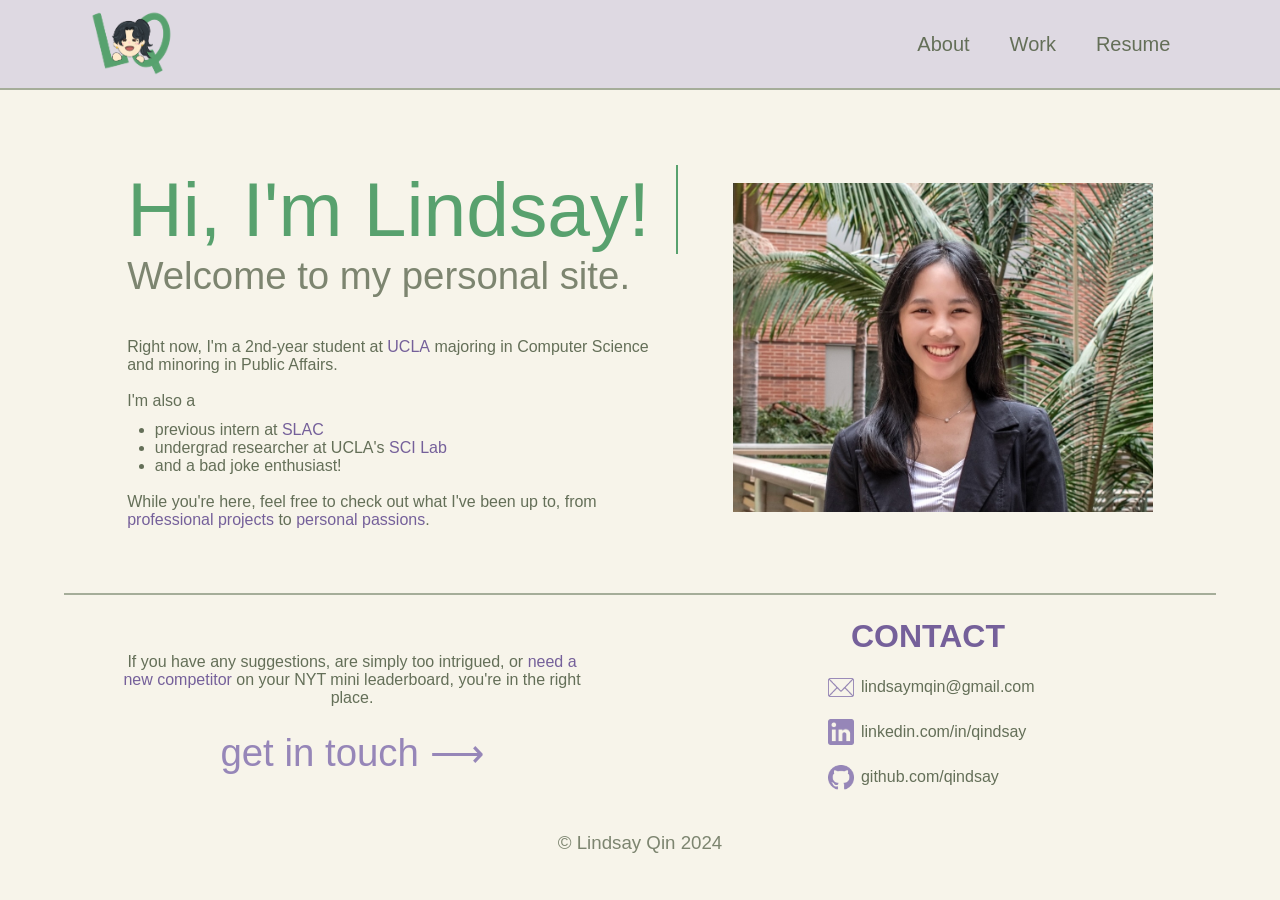
==== index.html @ 8ee2822a "Updates" ====
<!doctype html><html lang="en"><head><meta charset="utf-8"/><link rel="icon" href="/favicon.ico"/><meta name="viewport" content="width=device-width,initial-scale=1"/><meta name="theme-color" content="#000000"/><meta name="description" content="Web site created using create-react-app"/><link rel="apple-touch-icon" href="/favicon.ico"/><link rel="manifest" href="/manifest.json"/><title>Lindsay Qin</title><script defer="defer" src="/static/js/main.3771e2d7.js"></script><link href="/static/css/main.fe33506a.css" rel="stylesheet"></head><body><noscript>You need to enable JavaScript to run this app.</noscript><div id="root"></div></body></html>
---- static/css/main.fe33506a.css ----
*{background-color:#f7f4ea;box-sizing:border-box;color:#646f58;font-family:Inter,sans-serif;margin:0;padding:0}h1{color:#58a16e;font-weight:500;margin-top:10%}h2,h3{color:#7d8570;font-weight:400}h3{margin-bottom:2%;text-align:center}p{color:#646f58;font-weight:400}a{color:#75609a;font-weight:500}a,a:hover{text-decoration:none}a:hover{color:#9686b8}nav{align-items:center;border-bottom:2px solid;border-color:#a5ad99;box-sizing:border-box;display:flex;flex-direction:row;height:20%;justify-content:space-between;left:0;max-height:10%;overflow:hidden;padding:0 7%;position:fixed;top:0;width:100%;z-index:1000}nav,nav a{background-color:#ded9e2}nav a{color:#646f58;font-weight:400;height:90%;padding-top:5px}nav a:hover{color:#a5ad99}nav img{background-color:#ded9e2;max-height:90%}nav img:hover{transform:scale(1.2);transition-duration:.5s}nav ul,nav ul li{background-color:#ded9e2}nav ul li{display:inline-block;font-size:20px;list-style:none;padding:0 20px}.hamburger,.nav-links{display:none}.line{background-color:#646f58;border-radius:10px;height:.25rem;transform-origin:1px;transition:all .3s linear;width:2rem}@media (max-width:800px){nav .navbar-container{display:none}.hamburger{background-color:#ded9e2;display:flex;flex-flow:column nowrap;height:2rem;justify-content:space-around;width:2rem;z-index:10}.hamburger:active{background-color:#a5ad99}.nav-links{background-color:#f1eee5;height:15%;justify-content:right;opacity:0;padding-right:7%;position:fixed;top:10%;transform:translateY(-200%);transition:transform .5s ease,opacity .5s ease;width:100%;z-index:2000}.nav-links ul{background-color:#f1eee5;margin-top:2%}.nav-links ul li{background-color:#f1eee5;list-style:none;padding:10% 0;text-align:right}.nav-links a{background-color:#f1eee5;color:#646f58;font-size:100%;font-weight:400}.nav-links a:active{color:#a5ad99}.nav-links.open{display:flex;opacity:.8;transform:translateY(0)}}.contact{border-color:currentcolor #a5ad99 #a5ad99;border-top:2px solid #a5ad99;display:flex;flex-direction:row;margin:2% 5% 0;width:90%}.contact h1{color:#75609a;font-weight:600;margin:0}.contact .flavor{padding:5%;text-align:center;width:50%}.contact .flavor h2{color:#9686b8;font-size:3vw;padding-bottom:0;padding-top:5%}.contact .info{align-items:center;display:flex;flex-direction:column;padding:2%;width:50%}.contact .info .contactList{padding-top:2%}.contact .info .item{align-items:center;display:flex;max-width:100%;padding:5% 0;width:70%}.contact .info .item img{display:flex;height:auto;max-height:2vw;width:2vw}.contact .info .item a{color:#646f58;font-weight:400;padding:2% 5%}@media (max-width:800px){.contact{flex-direction:column}.contact .flavor{width:100%}.contact .flavor h2{font-size:20px}.contact .info{flex-direction:row;gap:6%;justify-content:center;width:100%}.contact .info .item{padding:1% 2%}h3{font-size:20px;margin-top:10%}}.content{margin:100px 7% 5%;width:86%}.fadein{animation:fadeIn 1s forwards;opacity:0}@keyframes fadeIn{0%{opacity:0}to{opacity:1}}.typed{animation:typing 3s forwards,blinking 1s infinite;animation-timing-function:steps(20);border-right:2px solid;overflow:hidden;white-space:nowrap;width:0}@keyframes typing{0%{width:0}to{width:100%}}@keyframes blinking{0%{border-right-color:#0000}50%{border-right-color:#58a16e}to{border-right-color:#0000}}.home-page{align-items:center;display:flex;flex-direction:row;gap:5%;justify-content:center;margin-top:10%}.home-page .intro-text{height:100%;width:50%}.home-page .intro-text h1{color:#58a16e;font-size:6vw}.home-page .intro-text .frame2{animation-delay:4.5s}.home-page .intro-text h2{font-size:3vw;padding-bottom:4%}.home-page .intro-text a{color:#75609a;font-weight:500}.home-page .intro-text a:hover{color:#9686b8}.home-page ul{padding-left:5%;padding-top:2%}.home-page img{animation-delay:6s;height:30vw;max-width:50%;padding-top:5%;width:auto}@media (max-width:800px){.home-page{flex-direction:column-reverse}.home-page img{animation-delay:0s;height:auto;max-width:80%}.home-page .intro-text{width:100%}.home-page .intro-text h1{font-size:10vw}.home-page .intro-text h2{font-size:6vw}}.about-page{display:flex}.about-page h2{color:#58a16e;font-weight:500}.about-page img{height:40vw;max-width:50%;padding-right:5%;width:auto}.about-page ul{padding-left:5%;padding-top:2%}.about-page ul li{padding-bottom:2%}@media (max-width:800px){.about-page{align-items:center;flex-direction:column}.about-page img{height:auto;max-width:80%;padding:5%}.about-page h2{font-size:10vw}}.card-list{display:flex;flex-direction:row;flex-wrap:wrap;gap:3%;justify-content:space-between;margin:0;width:100%}.card{background-color:#ded9e2;border:2px solid #adb3a4;border-radius:10px;box-shadow:5px 5px 10px #afa7cf;height:auto;margin-bottom:3%;overflow:hidden;text-align:center;width:48%}.card:hover{transform:scale(1.01);transition-duration:.5s}.card img{height:auto;margin:2%;max-width:96%}.card h2,.card img{background-color:#ded9e2}.card h2{padding-left:2%;padding-right:2%;padding-top:2%;text-align:left}.card h2:hover{color:#a5ad99}.card a{background-color:#ded9e2;color:#533a7b;font-weight:500}.card a:hover{color:#9686b8}.card p{background-color:#ded9e2;padding-bottom:2%;padding-left:2%;padding-right:2%;text-align:left}@media (max-width:800px){.card-list{flex-direction:column;margin:0}.card,.card-list{align-items:center}.card{margin-bottom:20px;width:100%}.card img{max-height:300px}}
/*# sourceMappingURL=main.fe33506a.css.map*/
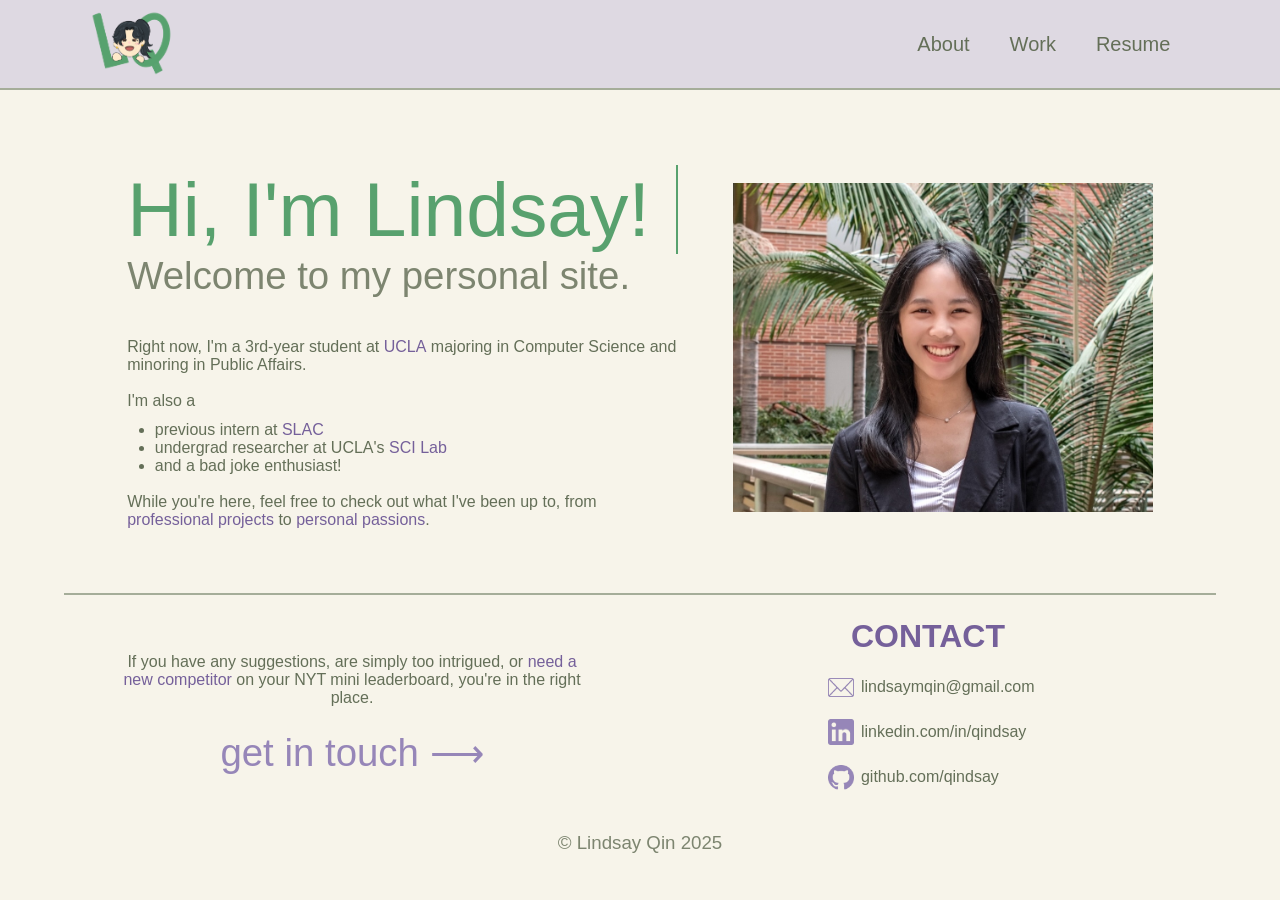
==== commit c6d9782d: "Updates" ====
--- a/index.html
+++ b/index.html
@@ -1 +1 @@
-<!doctype html><html lang="en"><head><meta charset="utf-8"/><link rel="icon" href="/favicon.ico"/><meta name="viewport" content="width=device-width,initial-scale=1"/><meta name="theme-color" content="#000000"/><meta name="description" content="Web site created using create-react-app"/><link rel="apple-touch-icon" href="/favicon.ico"/><link rel="manifest" href="/manifest.json"/><title>Lindsay Qin</title><script defer="defer" src="/static/js/main.3771e2d7.js"></script><link href="/static/css/main.fe33506a.css" rel="stylesheet"></head><body><noscript>You need to enable JavaScript to run this app.</noscript><div id="root"></div></body></html>+<!doctype html><html lang="en"><head><meta charset="utf-8"/><link rel="icon" href="/favicon.ico"/><meta name="viewport" content="width=device-width,initial-scale=1"/><meta name="theme-color" content="#000000"/><meta name="description" content="Web site created using create-react-app"/><link rel="apple-touch-icon" href="/favicon.ico"/><link rel="manifest" href="/manifest.json"/><title>Lindsay Qin</title><script defer="defer" src="/static/js/main.15260d71.js"></script><link href="/static/css/main.fe33506a.css" rel="stylesheet"></head><body><noscript>You need to enable JavaScript to run this app.</noscript><div id="root"></div></body></html>
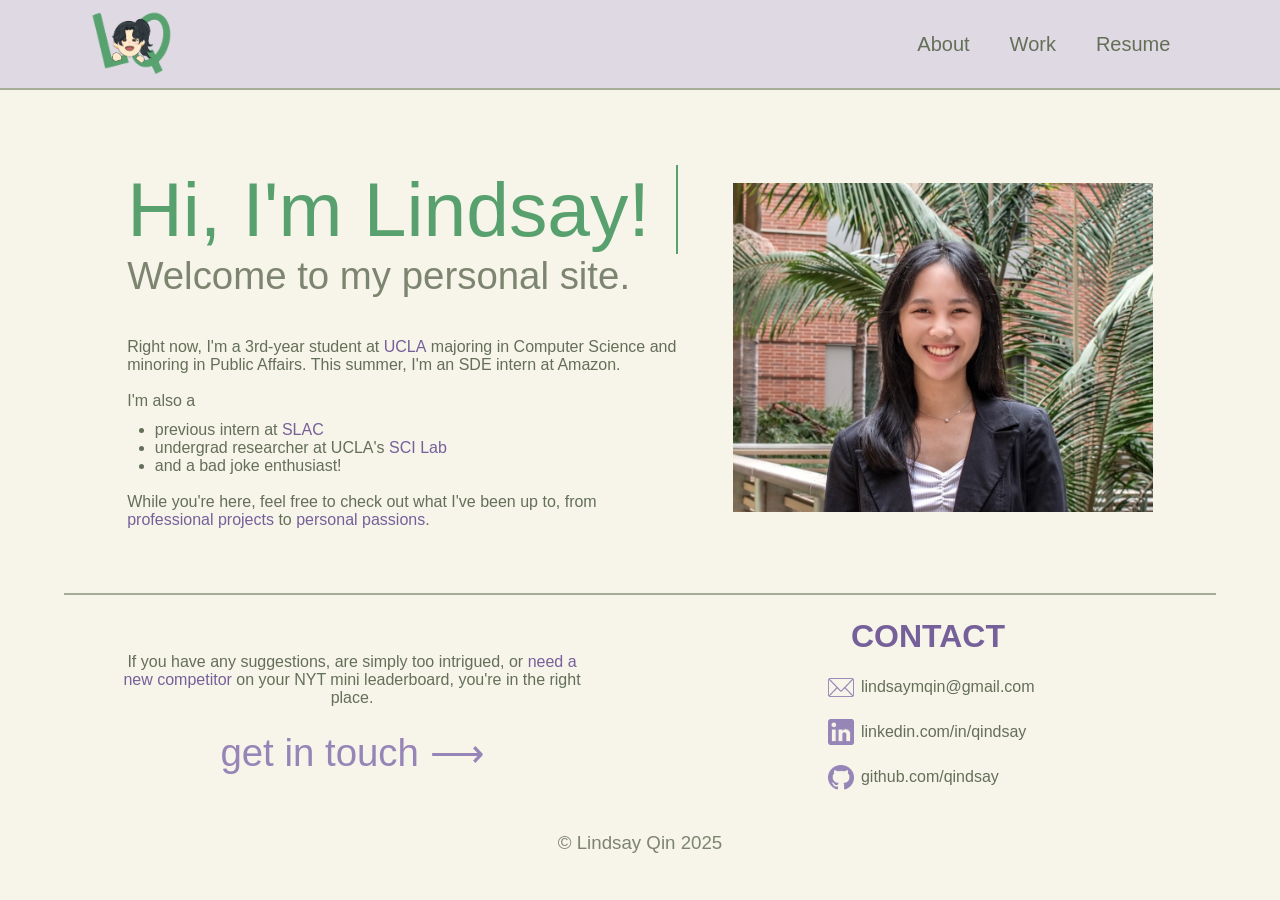
==== commit 12947673: "Updates" ====
--- a/index.html
+++ b/index.html
@@ -1 +1 @@
-<!doctype html><html lang="en"><head><meta charset="utf-8"/><link rel="icon" href="/favicon.ico"/><meta name="viewport" content="width=device-width,initial-scale=1"/><meta name="theme-color" content="#000000"/><meta name="description" content="Web site created using create-react-app"/><link rel="apple-touch-icon" href="/favicon.ico"/><link rel="manifest" href="/manifest.json"/><title>Lindsay Qin</title><script defer="defer" src="/static/js/main.15260d71.js"></script><link href="/static/css/main.fe33506a.css" rel="stylesheet"></head><body><noscript>You need to enable JavaScript to run this app.</noscript><div id="root"></div></body></html>+<!doctype html><html lang="en"><head><meta charset="utf-8"/><link rel="icon" href="/favicon.ico"/><meta name="viewport" content="width=device-width,initial-scale=1"/><meta name="theme-color" content="#000000"/><meta name="description" content="Web site created using create-react-app"/><link rel="apple-touch-icon" href="/favicon.ico"/><link rel="manifest" href="/manifest.json"/><title>Lindsay Qin</title><script defer="defer" src="/static/js/main.5648b7cb.js"></script><link href="/static/css/main.fe33506a.css" rel="stylesheet"></head><body><noscript>You need to enable JavaScript to run this app.</noscript><div id="root"></div></body></html>
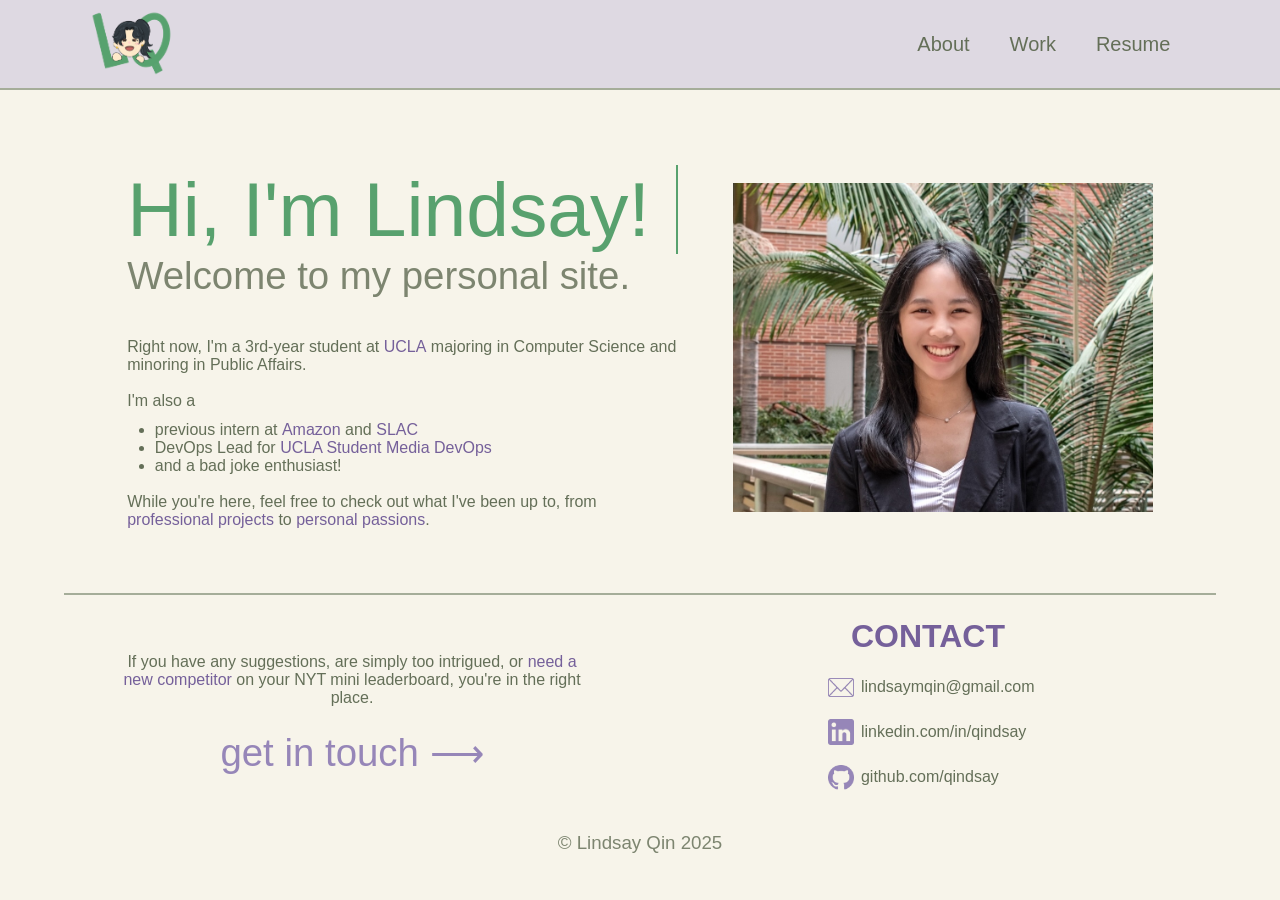
==== commit 90d9f8a9: "Updates" ====
--- a/index.html
+++ b/index.html
@@ -1 +1 @@
-<!doctype html><html lang="en"><head><meta charset="utf-8"/><link rel="icon" href="/favicon.ico"/><meta name="viewport" content="width=device-width,initial-scale=1"/><meta name="theme-color" content="#000000"/><meta name="description" content="Web site created using create-react-app"/><link rel="apple-touch-icon" href="/favicon.ico"/><link rel="manifest" href="/manifest.json"/><title>Lindsay Qin</title><script defer="defer" src="/static/js/main.5648b7cb.js"></script><link href="/static/css/main.fe33506a.css" rel="stylesheet"></head><body><noscript>You need to enable JavaScript to run this app.</noscript><div id="root"></div></body></html>+<!doctype html><html lang="en"><head><meta charset="utf-8"/><link rel="icon" href="/favicon.ico"/><meta name="viewport" content="width=device-width,initial-scale=1"/><meta name="theme-color" content="#000000"/><meta name="description" content="Web site created using create-react-app"/><link rel="apple-touch-icon" href="/favicon.ico"/><link rel="manifest" href="/manifest.json"/><title>Lindsay Qin</title><script defer="defer" src="/static/js/main.bf8c7168.js"></script><link href="/static/css/main.4bd4711e.css" rel="stylesheet"></head><body><noscript>You need to enable JavaScript to run this app.</noscript><div id="root"></div></body></html>
--- a/static/css/main.4bd4711e.css
+++ b/static/css/main.4bd4711e.css
@@ -0,0 +1,2 @@
+*{background-color:#f7f4ea;box-sizing:border-box;color:#646f58;font-family:Inter,sans-serif;margin:0;padding:0}h1{color:#58a16e;font-weight:500;margin-top:10%}h2,h3{color:#7d8570;font-weight:400}h3{margin-bottom:2%;text-align:center}p{color:#646f58;font-weight:400}a{color:#75609a;font-weight:500}a,a:hover{text-decoration:none}a:hover{color:#9686b8}nav{align-items:center;border-bottom:2px solid;border-color:#a5ad99;box-sizing:border-box;display:flex;flex-direction:row;height:20%;justify-content:space-between;left:0;max-height:10%;overflow:hidden;padding:0 7%;position:fixed;top:0;width:100%;z-index:1000}nav,nav a{background-color:#ded9e2}nav a{color:#646f58;font-weight:400;height:90%;padding-top:5px}nav a:hover{color:#a5ad99}nav img{background-color:#ded9e2;max-height:90%}nav img:hover{transform:scale(1.2);transition-duration:.5s}nav ul,nav ul li{background-color:#ded9e2}nav ul li{display:inline-block;font-size:20px;list-style:none;padding:0 20px}.hamburger,.nav-links{display:none}.line{background-color:#646f58;border-radius:10px;height:.25rem;transform-origin:1px;transition:all .3s linear;width:2rem}@media (max-width:800px){nav .navbar-container{display:none}.hamburger{background-color:#ded9e2;display:flex;flex-flow:column nowrap;height:2rem;justify-content:space-around;width:2rem;z-index:10}.hamburger:active{background-color:#a5ad99}.nav-links{background-color:#f1eee5;height:15%;justify-content:right;opacity:0;padding-right:7%;position:fixed;top:10%;transform:translateY(-200%);transition:transform .5s ease,opacity .5s ease;width:100%;z-index:2000}.nav-links ul{background-color:#f1eee5;margin-top:2%}.nav-links ul li{background-color:#f1eee5;list-style:none;padding:10% 0;text-align:right}.nav-links a{background-color:#f1eee5;color:#646f58;font-size:100%;font-weight:400}.nav-links a:active{color:#a5ad99}.nav-links.open{display:flex;opacity:.8;transform:translateY(0)}}.contact{border-color:currentcolor #a5ad99 #a5ad99;border-top:2px solid #a5ad99;display:flex;flex-direction:row;margin:2% 5% 0;width:90%}.contact h1{color:#75609a;font-weight:600;margin:0}.contact .flavor{padding:5%;text-align:center;width:50%}.contact .flavor h2{color:#9686b8;font-size:3vw;padding-bottom:0;padding-top:5%}.contact .info{align-items:center;display:flex;flex-direction:column;padding:2%;width:50%}.contact .info .contactList{padding-top:2%}.contact .info .item{align-items:center;display:flex;max-width:100%;padding:5% 0;width:70%}.contact .info .item img{display:flex;height:auto;max-height:2vw;width:2vw}.contact .info .item a{color:#646f58;font-weight:400;padding:2% 5%}@media (max-width:800px){.contact{flex-direction:column}.contact .flavor{width:100%}.contact .flavor h2{font-size:20px}.contact .info{flex-direction:row;gap:6%;justify-content:center;width:100%}.contact .info .item{padding:1% 2%}h3{font-size:20px;margin-top:10%}}.content{margin:100px 7% 5%;width:86%}.fadein{animation:fadeIn .5s forwards;opacity:0}@keyframes fadeIn{0%{opacity:0}to{opacity:1}}.typed{animation:typing 2s forwards,blinking 1s infinite;animation-timing-function:steps(20);border-right:2px solid;overflow:hidden;white-space:nowrap;width:0}@keyframes typing{0%{width:0}to{width:100%}}@keyframes blinking{0%{border-right-color:#0000}50%{border-right-color:#58a16e}to{border-right-color:#0000}}.home-page{align-items:center;display:flex;flex-direction:row;gap:5%;justify-content:center;margin-top:10%}.home-page .intro-text{height:100%;width:50%}.home-page .intro-text h1{color:#58a16e;font-size:6vw}.home-page .intro-text .frame2{animation-delay:4.5s}.home-page .intro-text h2{font-size:3vw;padding-bottom:4%}.home-page .intro-text a{color:#75609a;font-weight:500}.home-page .intro-text a:hover{color:#9686b8}.home-page ul{padding-left:5%;padding-top:2%}.home-page img{animation-delay:6s;height:30vw;max-width:50%;padding-top:5%;width:auto}@media (max-width:800px){.home-page{flex-direction:column-reverse}.home-page img{animation-delay:0s;height:auto;max-width:80%}.home-page .intro-text{width:100%}.home-page .intro-text h1{font-size:10vw}.home-page .intro-text h2{font-size:6vw}}.about-page{display:flex}.about-page h2{color:#58a16e;font-weight:500}.about-page img{height:40vw;max-width:50%;padding-right:5%;width:auto}.about-page ul{padding-left:5%;padding-top:2%}.about-page ul li{padding-bottom:2%}@media (max-width:800px){.about-page{align-items:center;flex-direction:column}.about-page img{height:auto;max-width:80%;padding:5%}.about-page h2{font-size:10vw}}.card-list{display:flex;flex-direction:row;flex-wrap:wrap;gap:3%;justify-content:space-between;margin:0;width:100%}.card{background-color:#ded9e2;border:2px solid #adb3a4;border-radius:10px;box-shadow:5px 5px 10px #afa7cf;height:auto;margin-bottom:3%;overflow:hidden;text-align:center;width:48%}.card:hover{transform:scale(1.01);transition-duration:.5s}.card img{height:auto;margin:2%;max-width:96%}.card h2,.card img{background-color:#ded9e2}.card h2{padding-left:2%;padding-right:2%;padding-top:2%;text-align:left}.card .title-separator{background-color:#ded9e2;color:#7d8570;font-weight:400}.card .card-title-link{background-color:#ded9e2;color:#533a7b;font-weight:400}.card .card-title-link:hover{color:#9686b8}.card .card-content{background-color:#ded9e2;color:#533a7b;font-weight:500}.card .card-content:hover{color:#9686b8}.card p{background-color:#ded9e2;padding-bottom:2%;padding-left:2%;padding-right:2%;text-align:left}@media (max-width:800px){.card-list{flex-direction:column;margin:0}.card,.card-list{align-items:center}.card{margin-bottom:20px;width:100%}.card img{max-height:300px}}
+/*# sourceMappingURL=main.4bd4711e.css.map*/
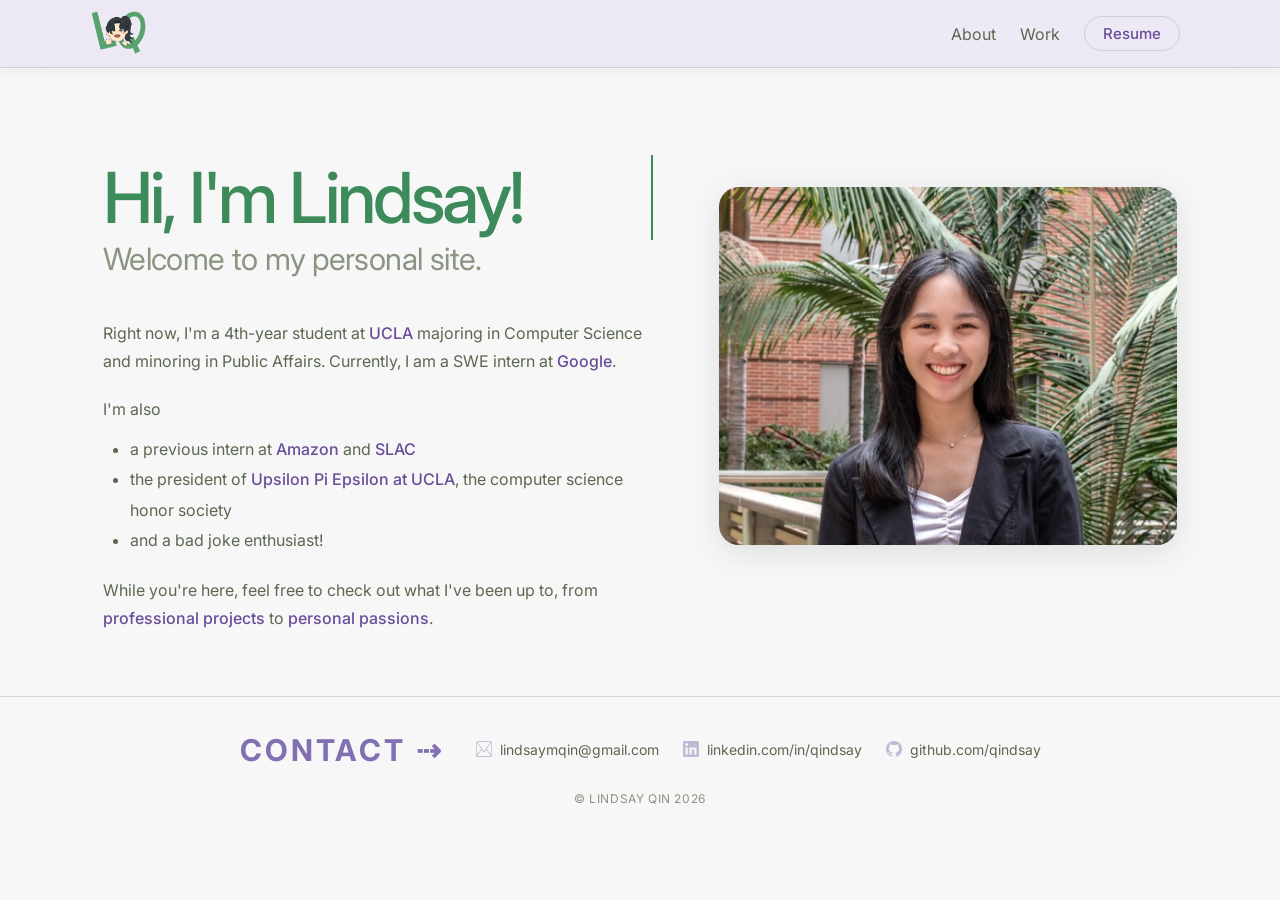
==== commit dc39d89a: "Updates" ====
--- a/index.html
+++ b/index.html
@@ -1 +1 @@
-<!doctype html><html lang="en"><head><meta charset="utf-8"/><link rel="icon" href="/favicon.ico"/><meta name="viewport" content="width=device-width,initial-scale=1"/><meta name="theme-color" content="#000000"/><meta name="description" content="Web site created using create-react-app"/><link rel="apple-touch-icon" href="/favicon.ico"/><link rel="manifest" href="/manifest.json"/><title>Lindsay Qin</title><script defer="defer" src="/static/js/main.bf8c7168.js"></script><link href="/static/css/main.4bd4711e.css" rel="stylesheet"></head><body><noscript>You need to enable JavaScript to run this app.</noscript><div id="root"></div></body></html>+<!doctype html><html lang="en"><head><meta charset="utf-8"/><link rel="icon" href="/favicon.ico"/><meta name="viewport" content="width=device-width,initial-scale=1"/><meta name="theme-color" content="#000000"/><meta name="description" content="Web site created using create-react-app"/><link rel="apple-touch-icon" href="/favicon.ico"/><link rel="manifest" href="/manifest.json"/><link rel="preconnect" href="https://fonts.googleapis.com"><link rel="preconnect" href="https://fonts.gstatic.com" crossorigin><link href="https://fonts.googleapis.com/css2?family=Inter:wght@300;400;500;600;700&display=swap" rel="stylesheet"><title>Lindsay Qin</title><script defer="defer" src="/static/js/main.95733345.js"></script><link href="/static/css/main.2096ff83.css" rel="stylesheet"></head><body><noscript>You need to enable JavaScript to run this app.</noscript><div id="root"></div></body></html>
--- a/static/css/main.2096ff83.css
+++ b/static/css/main.2096ff83.css
@@ -0,0 +1,2 @@
+:root{--bg:#f7f7f8;--nav-bg:#ebe8f4e0;--card-bg:#eeeaf5;--contact-bg:#edecea;--border:#a0aa9466;--green:#3d8b5a;--purple:#6a4d99;--purple-mid:#8270b3;--purple-light:#9888c0;--text-primary:#383f30;--text-secondary:#5c6750;--text-muted:#8a9480;--shadow-sm:0 2px 12px #383f3012;--shadow-md:0 8px 32px #383f3021;--shadow-card:0 4px 20px #6a4d9921;--shadow-card-hover:0 14px 44px #6a4d993b;--radius-lg:20px;--radius:14px;--radius-sm:8px;--ease:cubic-bezier(0.4,0,0.2,1);--transition:all 0.3s cubic-bezier(0.4,0,0.2,1)}*{background-color:#f7f7f8;background-color:var(--bg);box-sizing:border-box;color:#5c6750;color:var(--text-secondary);font-family:Inter,sans-serif;margin:0;padding:0}h1{color:#3d8b5a;color:var(--green);font-weight:700;letter-spacing:-.03em;margin-top:10%}h2{font-weight:500;letter-spacing:-.02em}h2,h3{color:#8a9480;color:var(--text-muted)}h3{font-size:12px;letter-spacing:.05em;margin-bottom:2%;text-align:center;text-transform:uppercase}h3,p{font-weight:400}p{color:#5c6750;color:var(--text-secondary);line-height:1.75}a{color:#6a4d99;color:var(--purple);font-weight:500;text-decoration:none;transition:color .2s cubic-bezier(.4,0,.2,1);transition:color .2s var(--ease)}a:hover{color:#9888c0;color:var(--purple-light)}nav{align-items:center;backdrop-filter:blur(20px);-webkit-backdrop-filter:blur(20px);background-color:#ebe8f4e0;background-color:var(--nav-bg);border-bottom:1px solid #a0aa9466;border-bottom:1px solid var(--border);box-shadow:0 2px 12px #383f3012;box-shadow:var(--shadow-sm);box-sizing:border-box;display:flex;flex-direction:row;height:68px;justify-content:space-between;left:0;padding:0 7%;position:fixed;top:0;width:100%;z-index:1000}nav,nav *,nav :after,nav :before{background-color:initial}nav{background-color:#ebe8f4e0!important;background-color:var(--nav-bg)!important}nav a{color:#5c6750;color:var(--text-secondary);font-weight:400;transition:color .2s cubic-bezier(.4,0,.2,1);transition:color .2s var(--ease)}nav a:hover{color:#383f30;color:var(--text-primary)}nav img{background-color:initial;max-height:46px;transition:transform .4s cubic-bezier(.4,0,.2,1);transition:transform .4s var(--ease)}nav img:hover{transform:scale(1.08) rotate(4deg)}nav ul{align-items:center;background-color:initial;display:flex;gap:4px}nav ul li{font-size:16px;list-style:none;padding:0 10px}nav ul li,nav ul li:last-child a{background-color:initial;display:inline-block}nav ul li:last-child a{border:1.5px solid #a0aa9466;border:1.5px solid var(--border);border-radius:100px;color:#6a4d99!important;color:var(--purple)!important;font-size:15px;font-weight:500;padding:7px 18px;transition:all .3s cubic-bezier(.4,0,.2,1);transition:var(--transition)}nav ul li:last-child a:hover{background-color:#6a4d99!important;background-color:var(--purple)!important;border-color:#6a4d99;border-color:var(--purple);color:#fff!important}.hamburger,.nav-links{display:none}.line{background-color:#5c6750;background-color:var(--text-secondary);border-radius:10px;height:.2rem;transform-origin:1px;transition:all .3s cubic-bezier(.4,0,.2,1);transition:all .3s var(--ease);width:2rem}@media (max-width:800px){nav .navbar-container{display:none}.hamburger{background-color:initial;cursor:pointer;display:flex;flex-flow:column nowrap;height:2rem;justify-content:space-around;width:2rem;z-index:10}.nav-links{backdrop-filter:blur(20px);-webkit-backdrop-filter:blur(20px);background-color:#ebe8f4f5;border-bottom:1px solid #a0aa9466;border-bottom:1px solid var(--border);box-shadow:0 8px 32px #383f3021;box-shadow:var(--shadow-md);justify-content:flex-end;opacity:0;padding:16px 7%;position:fixed;top:68px;transform:translateY(-120%);transition:transform .4s cubic-bezier(.4,0,.2,1),opacity .4s cubic-bezier(.4,0,.2,1);transition:transform .4s var(--ease),opacity .4s var(--ease);width:100%;z-index:2000}.nav-links ul{align-items:flex-end;background-color:initial;display:flex;flex-direction:column;gap:4px}.nav-links ul li{background-color:initial;list-style:none;padding:8px 0;text-align:right}.nav-links a{background-color:initial;color:#5c6750;color:var(--text-secondary);font-size:16px;font-weight:400}.nav-links.open{display:flex;opacity:1;transform:translateY(0)}}.contact-footer{border-top:1px solid #a0aa9466;border-top:1px solid var(--border);margin-top:5%}.contact-footer *{background-color:initial}.contact{display:flex;flex-direction:row;gap:5%;margin:0 5%;padding-top:1%;width:90%}.contact h1{color:#8270b3;color:var(--purple-mid);font-size:22px;font-weight:700;letter-spacing:.1em;margin:0;text-transform:uppercase}.contact .info{align-items:center;display:flex;flex-direction:row;gap:32px;justify-content:center;padding:2% 0;width:100%}.contact .info h1{font-size:30px;margin-top:0}.contact .info .contactList{align-items:center;display:flex;flex-direction:row;flex-wrap:wrap;gap:24px}.contactCard{align-items:center;border-bottom:1px solid #0000;color:#5c6750;color:var(--text-secondary);display:flex;font-size:14px;font-weight:400;gap:8px;padding-bottom:1px;text-decoration:none;transition:color .2s cubic-bezier(.4,0,.2,1);transition:color .2s var(--ease)}.contactCard *{background-color:initial}.contactCard img{flex-shrink:0;height:16px;opacity:.55;transition:opacity .2s cubic-bezier(.4,0,.2,1);transition:opacity .2s var(--ease);width:16px}.contactCard:hover{border-bottom-color:#6a4d99;border-bottom-color:var(--purple);color:#6a4d99;color:var(--purple)}.contactCard:hover img{opacity:.9}@media (max-width:800px){.contact{flex-direction:column;gap:24px}.contact .flavor{padding:0;width:100%}.contact .flavor h2{font-size:20px}.contact .info{flex-direction:column;padding:0;width:100%}.contactCard{font-size:13px}h3{font-size:11px;margin-top:8%}}.content{margin:100px 7% 5%;width:86%}.fadein{animation:fadeIn .5s forwards;opacity:0}@keyframes fadeIn{0%{opacity:0;transform:translateY(10px)}to{opacity:1;transform:translateY(0)}}.typed{animation:typing 2s forwards,blinking 1s infinite;animation-timing-function:steps(17);border-right:2px solid;overflow:hidden;white-space:nowrap;width:0}@keyframes typing{0%{width:0}to{width:100%}}@keyframes blinking{0%{border-right-color:#0000}50%{border-right-color:#3d8b5a;border-right-color:var(--green)}to{border-right-color:#0000}}.home-page{align-items:center;display:flex;flex-direction:row;gap:6%;justify-content:center;margin-top:8%}.home-page .intro-text{width:50%}.home-page .intro-text h1{color:#3d8b5a;color:var(--green);font-size:5.5vw;font-weight:500;letter-spacing:-.04em}.home-page .intro-text .frame2{animation-delay:3s}.home-page .intro-text h2{color:#8a9480;color:var(--text-muted);font-size:2.4vw;font-weight:400;padding-bottom:4%}.home-page .intro-text a{color:#6a4d99;color:var(--purple);font-weight:500}.home-page .intro-text a:hover{color:#9888c0;color:var(--purple-light)}.home-page ul{line-height:1.9;padding-left:5%;padding-top:2%}.home-page img{animation-delay:4s;border-radius:20px;border-radius:var(--radius-lg);box-shadow:0 8px 32px #383f3021;box-shadow:var(--shadow-md);height:28vw;max-width:46%;object-fit:cover;width:auto}@media (max-width:800px){.home-page{flex-direction:column-reverse;gap:32px}.home-page img{animation-delay:0s;height:auto;max-width:80%;padding-top:0}.home-page .intro-text{width:100%}.home-page .intro-text h1{font-size:10vw}.home-page .intro-text h2{font-size:5.5vw}}.about-page{align-items:flex-start;display:flex;gap:5%}.about-page h2{color:#3d8b5a;color:var(--green);font-size:2.2rem;font-weight:600;letter-spacing:-.03em;margin-bottom:8px}.about-page img{border-radius:20px;border-radius:var(--radius-lg);box-shadow:0 8px 32px #383f3021;box-shadow:var(--shadow-md);flex-shrink:0;height:auto;max-width:40%;object-fit:cover;width:auto}.about-page p,.about-page ul{line-height:1.4}.about-page ul{padding-left:5%;padding-top:1%}.about-page ul li{line-height:1.4;padding-bottom:1.8%}@media (max-width:800px){.about-page{align-items:center;flex-direction:column}.about-page img{height:auto;max-width:80%;padding:5% 0}.about-page h2{font-size:8vw}}.card-list{display:flex;flex-direction:row;flex-wrap:wrap;gap:3%;justify-content:space-between;margin:0;width:100%}.card{background-color:#eeeaf5;background-color:var(--card-bg);border:1px solid #a0aa9466;border:1px solid var(--border);border-radius:14px;border-radius:var(--radius);box-shadow:0 4px 20px #6a4d9921;box-shadow:var(--shadow-card);height:auto;margin-bottom:3%;overflow:hidden;text-align:center;transition:transform .35s cubic-bezier(.4,0,.2,1),box-shadow .35s cubic-bezier(.4,0,.2,1);transition:transform .35s var(--ease),box-shadow .35s var(--ease);width:48%}.card:hover{box-shadow:0 14px 44px #6a4d993b;box-shadow:var(--shadow-card-hover);transform:translateY(-7px)}.card img{border-radius:8px;border-radius:var(--radius-sm);height:auto;margin:2%;max-width:96%}.card h2,.card img{background-color:initial}.card h2{color:#383f30;color:var(--text-primary);font-size:1.05rem;font-weight:600;letter-spacing:-.01em;padding:3% 4% 1%;text-align:left}.card .title-separator{background-color:initial;color:#8a9480;color:var(--text-muted);font-weight:300;opacity:.5}.card .card-title-link{background-color:initial;color:#6a4d99;color:var(--purple);font-weight:500;transition:color .2s cubic-bezier(.4,0,.2,1);transition:color .2s var(--ease)}.card .card-title-link:hover{color:#9888c0;color:var(--purple-light)}.card .card-content{background-color:initial;color:#6a4d99;color:var(--purple);font-weight:500}.card .card-content:hover{color:#9888c0;color:var(--purple-light)}.card p{background-color:initial;color:#5c6750;color:var(--text-secondary);font-size:.9rem;line-height:1.65;padding:1% 4% 3%;text-align:left}@media (max-width:800px){.card-list{align-items:center;flex-direction:column;margin:0}.card{margin-bottom:20px;width:100%}.card img{max-height:300px;object-fit:cover}}
+/*# sourceMappingURL=main.2096ff83.css.map*/
